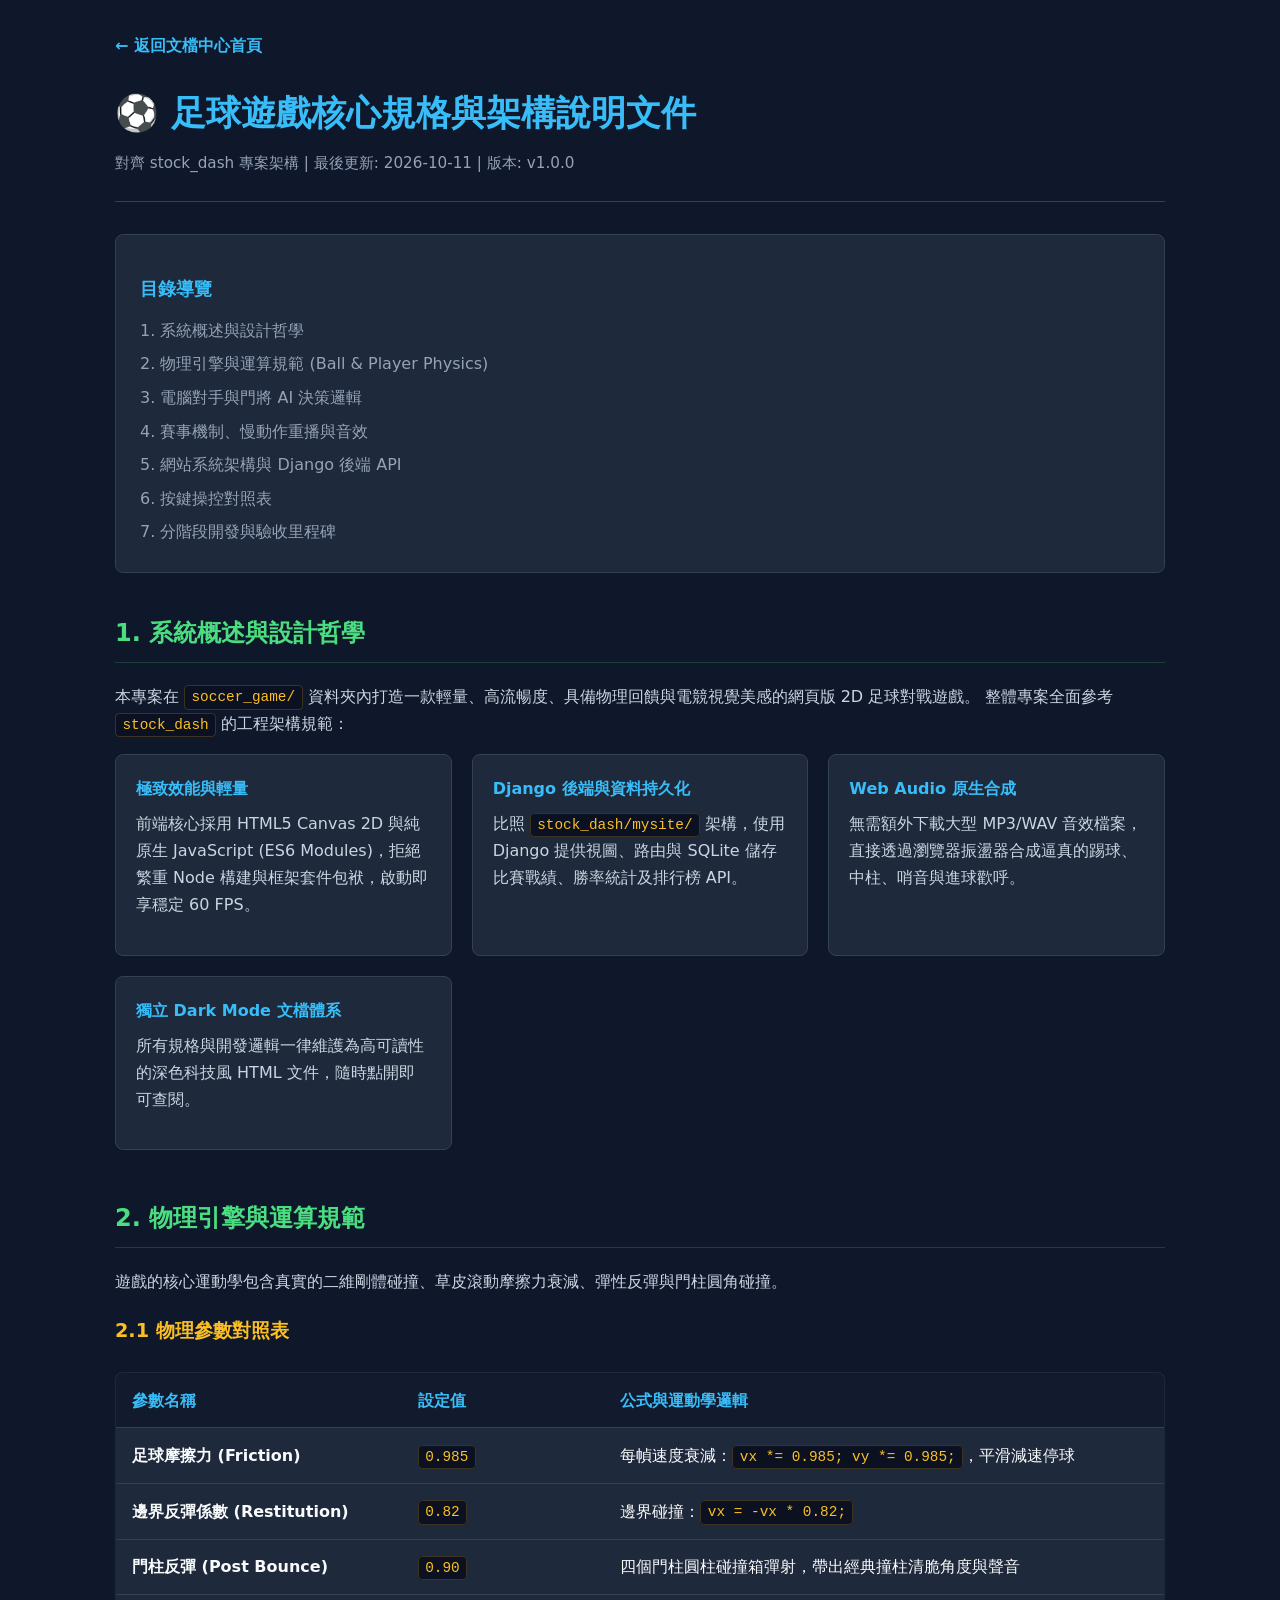
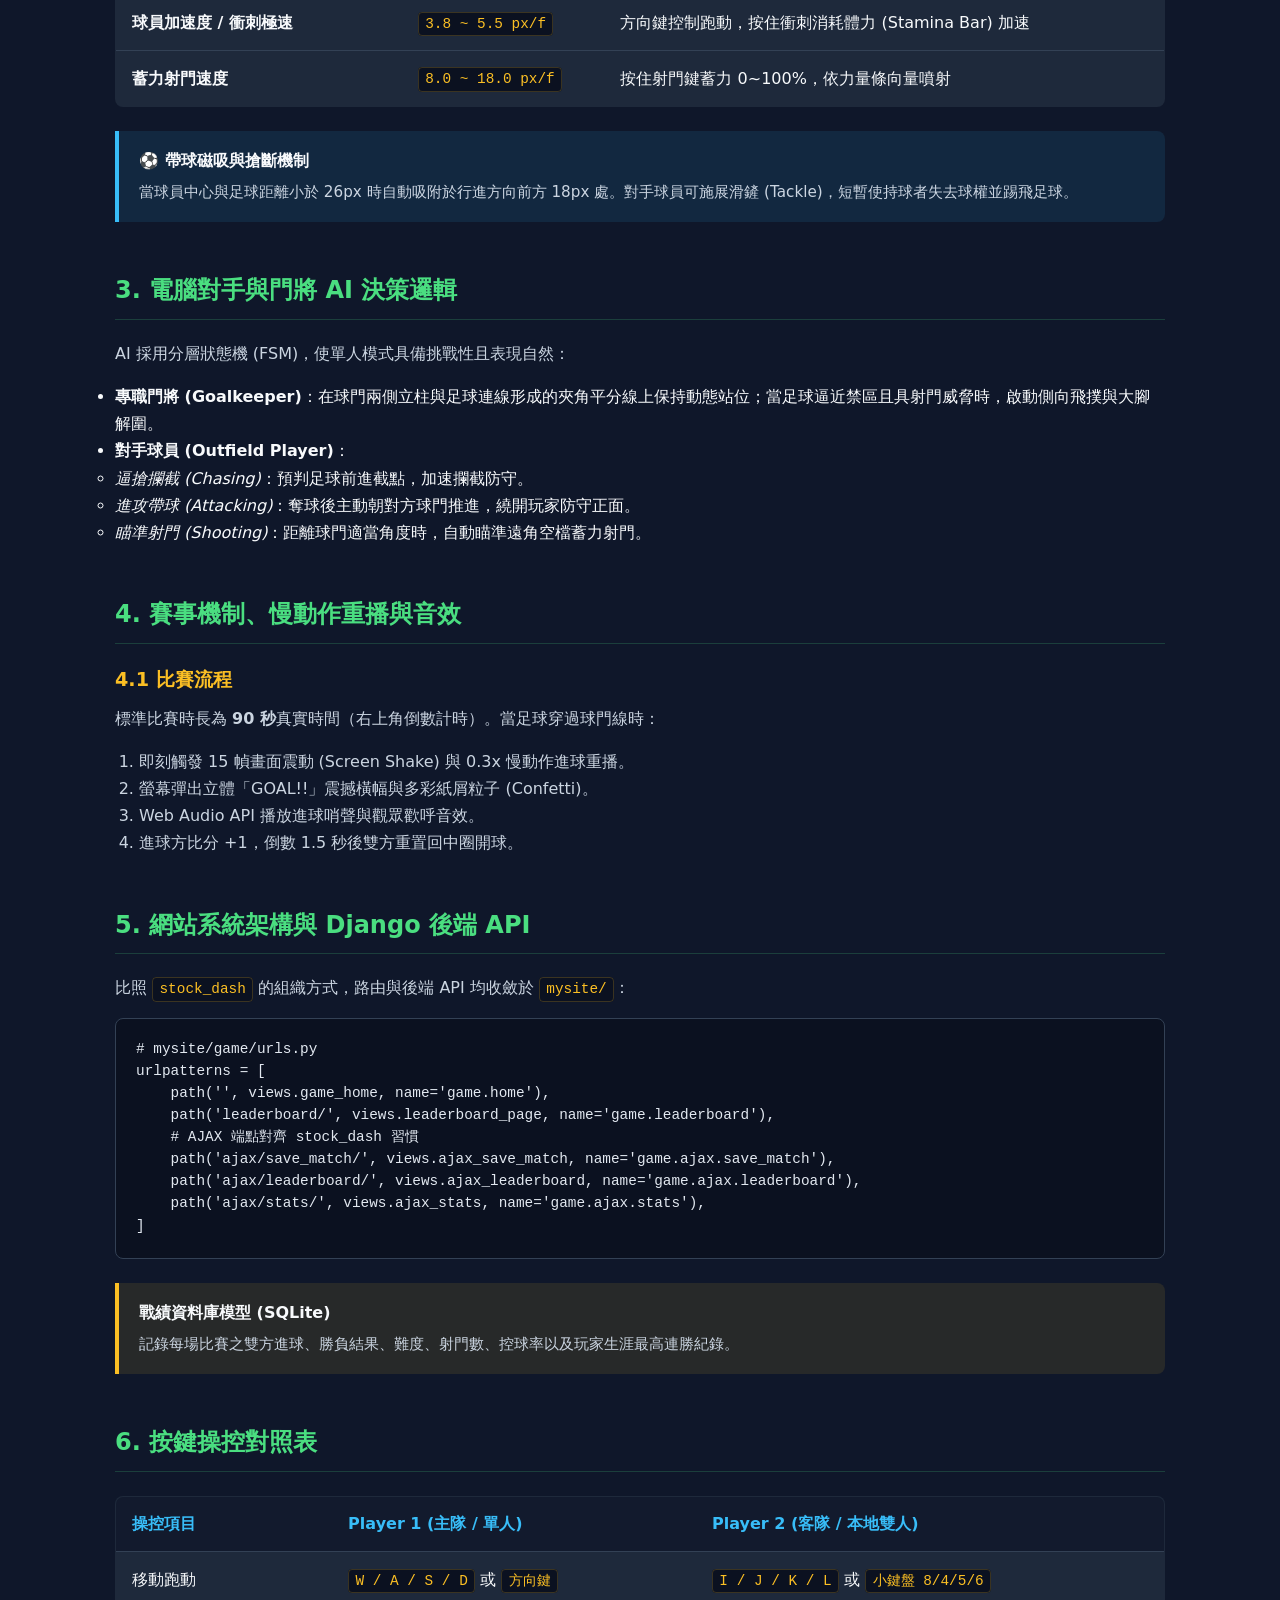
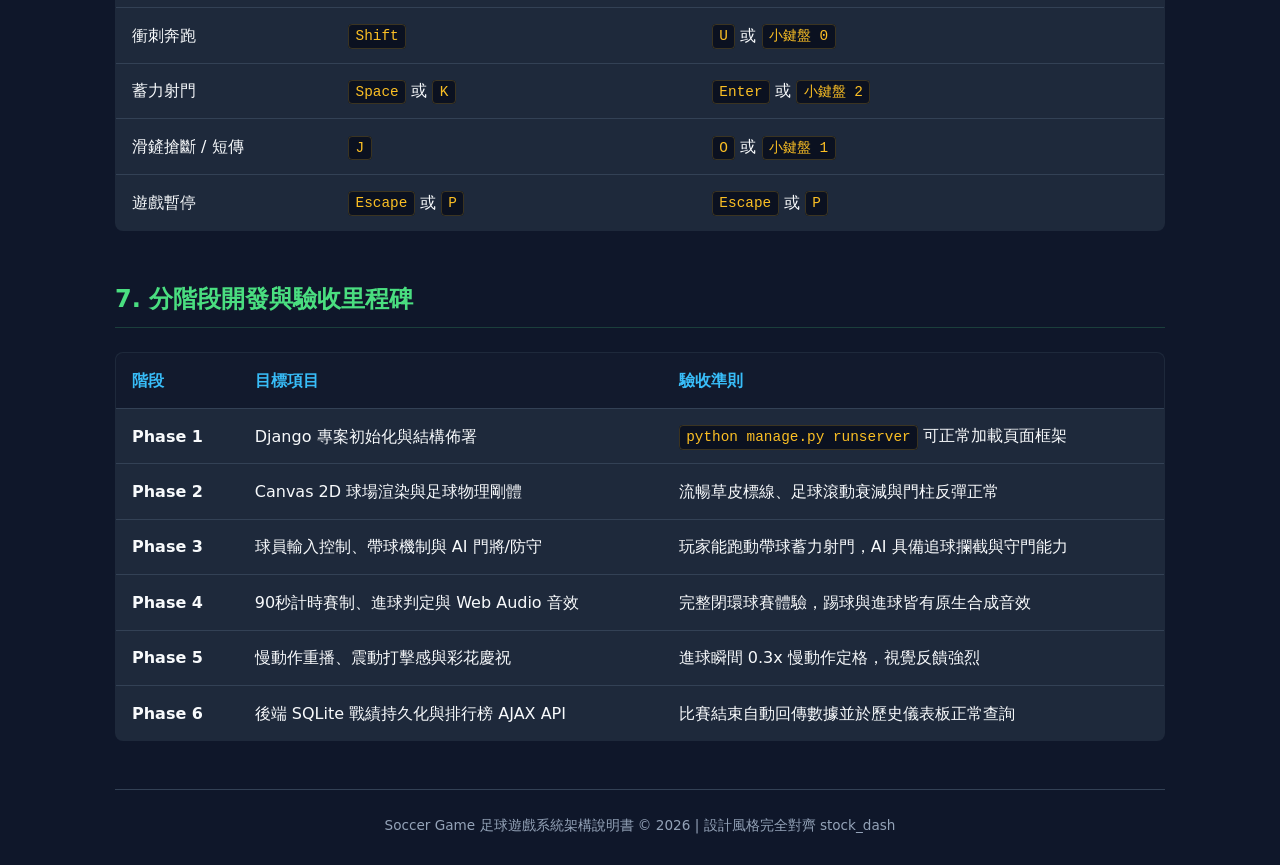
==== docs/soccer_gameplay/index.html @ d5d28373 "docs: establish specs, docs and project governance following stock_dash architecture" ====
<!DOCTYPE html>
<html lang="zh-TW">
<head>
    <meta charset="UTF-8">
    <meta name="viewport" content="width=device-width, initial-scale=1.0">
    <title>足球遊戲核心規格與架構 - 開發說明文件</title>
    <style>
        :root {
            --bg-color: #0f172a;
            --card-bg: #1e293b;
            --card-border: #334155;
            --text-main: #f8fafc;
            --text-muted: #94a3b8;
            --accent-primary: #38bdf8;
            --accent-green: #4ade80;
            --accent-amber: #fbbf24;
            --accent-purple: #c084fc;
            --accent-rose: #f43f5e;
            --code-bg: #0b1120;
            --callout-info: rgba(56, 189, 248, 0.1);
            --callout-info-border: #38bdf8;
            --callout-warn: rgba(251, 191, 36, 0.1);
            --callout-warn-border: #fbbf24;
        }

        * { box-sizing: border-box; margin: 0; padding: 0; }

        body {
            font-family: system-ui, -apple-system, "Segoe UI", Roboto, "Microsoft JhengHei", sans-serif;
            background-color: var(--bg-color);
            color: var(--text-main);
            line-height: 1.7;
            padding: 2rem 1rem;
        }

        .container { max-width: 1050px; margin: 0 auto; }

        .nav-back {
            display: inline-flex;
            align-items: center;
            gap: 0.5rem;
            color: var(--accent-primary);
            text-decoration: none;
            font-weight: 600;
            margin-bottom: 1.5rem;
            transition: opacity 0.2s;
        }
        .nav-back:hover { opacity: 0.8; }

        header {
            border-bottom: 1px solid var(--card-border);
            padding-bottom: 1.5rem;
            margin-bottom: 2rem;
        }

        h1 { font-size: 2.2rem; color: var(--accent-primary); margin-bottom: 0.5rem; }
        .meta { color: var(--text-muted); font-size: 0.95rem; }

        .toc {
            background-color: var(--card-bg);
            border: 1px solid var(--card-border);
            border-radius: 8px;
            padding: 1.25rem 1.5rem;
            margin-bottom: 2.5rem;
        }

        .toc h3 { color: var(--accent-primary); margin-bottom: 0.75rem; font-size: 1.1rem; }
        .toc ul { list-style: none; padding-left: 0; }
        .toc li { margin-bottom: 0.4rem; }
        .toc a { color: var(--text-muted); text-decoration: none; transition: color 0.2s; }
        .toc a:hover { color: var(--accent-primary); }

        section { margin-bottom: 3rem; }
        h2 {
            font-size: 1.5rem;
            color: var(--accent-green);
            border-bottom: 1px solid rgba(74, 222, 128, 0.2);
            padding-bottom: 0.5rem;
            margin-bottom: 1.25rem;
            display: flex;
            align-items: center;
            gap: 0.5rem;
        }
        h3 { font-size: 1.2rem; color: var(--accent-amber); margin: 1.25rem 0 0.5rem 0; }

        p { margin-bottom: 1rem; color: #cbd5e1; }

        .callout {
            background-color: var(--callout-info);
            border-left: 4px solid var(--callout-info-border);
            padding: 1rem 1.25rem;
            border-radius: 0 8px 8px 0;
            margin: 1.5rem 0;
        }

        .callout.warn {
            background-color: var(--callout-warn);
            border-left: 4px solid var(--callout-warn-border);
        }

        .callout h4 { margin-bottom: 0.4rem; color: var(--text-main); }
        .callout p { margin-bottom: 0; font-size: 0.95rem; }

        table {
            width: 100%;
            border-collapse: collapse;
            margin: 1.5rem 0;
            background-color: var(--card-bg);
            border-radius: 8px;
            overflow: hidden;
            border: 1px solid var(--card-border);
        }

        th, td {
            padding: 0.85rem 1rem;
            text-align: left;
            border-bottom: 1px solid var(--card-border);
        }

        th { background-color: rgba(15, 23, 42, 0.8); color: var(--accent-primary); font-weight: 600; }
        tr:last-child td { border-bottom: none; }
        tr:hover td { background-color: rgba(255, 255, 255, 0.02); }

        code {
            background-color: var(--code-bg);
            color: var(--accent-amber);
            padding: 0.2rem 0.4rem;
            border-radius: 4px;
            font-family: Consolas, monospace;
            font-size: 0.9em;
            border: 1px solid rgba(251, 191, 36, 0.2);
        }

        pre {
            background-color: var(--code-bg);
            border: 1px solid var(--card-border);
            border-radius: 8px;
            padding: 1.25rem;
            overflow-x: auto;
            margin: 1rem 0;
        }

        pre code {
            background-color: transparent;
            padding: 0;
            border: none;
            color: #e2e8f0;
            font-size: 0.9rem;
            line-height: 1.5;
        }

        .grid-2 {
            display: grid;
            grid-template-columns: repeat(auto-fit, minmax(300px, 1fr));
            gap: 1.25rem;
            margin: 1rem 0;
        }

        .feature-card {
            background: var(--card-bg);
            border: 1px solid var(--card-border);
            border-radius: 8px;
            padding: 1.25rem;
        }

        .feature-card h4 {
            color: var(--accent-primary);
            margin-bottom: 0.5rem;
        }

        footer {
            border-top: 1px solid var(--card-border);
            padding-top: 1.5rem;
            text-align: center;
            color: var(--text-muted);
            font-size: 0.85rem;
        }
    </style>
</head>
<body>
    <div class="container">
        <a href="../index.html" class="nav-back">&larr; 返回文檔中心首頁</a>
        
        <header>
            <h1>⚽ 足球遊戲核心規格與架構說明文件</h1>
            <div class="meta">對齊 stock_dash 專案架構 | 最後更新: 2026-10-11 | 版本: v1.0.0</div>
        </header>

        <nav class="toc">
            <h3>目錄導覽</h3>
            <ul>
                <li><a href="#overview">1. 系統概述與設計哲學</a></li>
                <li><a href="#physics">2. 物理引擎與運算規範 (Ball & Player Physics)</a></li>
                <li><a href="#ai">3. 電腦對手與門將 AI 決策邏輯</a></li>
                <li><a href="#rules">4. 賽事機制、慢動作重播與音效</a></li>
                <li><a href="#architecture">5. 網站系統架構與 Django 後端 API</a></li>
                <li><a href="#controls">6. 按鍵操控對照表</a></li>
                <li><a href="#roadmap">7. 分階段開發與驗收里程碑</a></li>
            </ul>
        </nav>

        <section id="overview">
            <h2>1. 系統概述與設計哲學</h2>
            <p>
                本專案在 <code>soccer_game/</code> 資料夾內打造一款輕量、高流暢度、具備物理回饋與電競視覺美感的網頁版 2D 足球對戰遊戲。
                整體專案全面參考 <code>stock_dash</code> 的工程架構規範：
            </p>
            <div class="grid-2">
                <div class="feature-card">
                    <h4>極致效能與輕量</h4>
                    <p>前端核心採用 HTML5 Canvas 2D 與純原生 JavaScript (ES6 Modules)，拒絕繁重 Node 構建與框架套件包袱，啟動即享穩定 60 FPS。</p>
                </div>
                <div class="feature-card">
                    <h4>Django 後端與資料持久化</h4>
                    <p>比照 <code>stock_dash/mysite/</code> 架構，使用 Django 提供視圖、路由與 SQLite 儲存比賽戰績、勝率統計及排行榜 API。</p>
                </div>
                <div class="feature-card">
                    <h4>Web Audio 原生合成</h4>
                    <p>無需額外下載大型 MP3/WAV 音效檔案，直接透過瀏覽器振盪器合成逼真的踢球、中柱、哨音與進球歡呼。</p>
                </div>
                <div class="feature-card">
                    <h4>獨立 Dark Mode 文檔體系</h4>
                    <p>所有規格與開發邏輯一律維護為高可讀性的深色科技風 HTML 文件，隨時點開即可查閱。</p>
                </div>
            </div>
        </section>

        <section id="physics">
            <h2>2. 物理引擎與運算規範</h2>
            <p>
                遊戲的核心運動學包含真實的二維剛體碰撞、草皮滾動摩擦力衰減、彈性反彈與門柱圓角碰撞。
            </p>

            <h3>2.1 物理參數對照表</h3>
            <table>
                <thead>
                    <tr>
                        <th>參數名稱</th>
                        <th>設定值</th>
                        <th>公式與運動學邏輯</th>
                    </tr>
                </thead>
                <tbody>
                    <tr>
                        <td><strong>足球摩擦力 (Friction)</strong></td>
                        <td><code>0.985</code></td>
                        <td>每幀速度衰減：<code>vx *= 0.985; vy *= 0.985;</code>，平滑減速停球</td>
                    </tr>
                    <tr>
                        <td><strong>邊界反彈係數 (Restitution)</strong></td>
                        <td><code>0.82</code></td>
                        <td>邊界碰撞：<code>vx = -vx * 0.82;</code></td>
                    </tr>
                    <tr>
                        <td><strong>門柱反彈 (Post Bounce)</strong></td>
                        <td><code>0.90</code></td>
                        <td>四個門柱圓柱碰撞箱彈射，帶出經典撞柱清脆角度與聲音</td>
                    </tr>
                    <tr>
                        <td><strong>球員加速度 / 衝刺極速</strong></td>
                        <td><code>3.8 ~ 5.5 px/f</code></td>
                        <td>方向鍵控制跑動，按住衝刺消耗體力 (Stamina Bar) 加速</td>
                    </tr>
                    <tr>
                        <td><strong>蓄力射門速度</strong></td>
                        <td><code>8.0 ~ 18.0 px/f</code></td>
                        <td>按住射門鍵蓄力 0~100%，依力量條向量噴射</td>
                    </tr>
                </tbody>
            </table>

            <div class="callout">
                <h4>⚽ 帶球磁吸與搶斷機制</h4>
                <p>當球員中心與足球距離小於 26px 時自動吸附於行進方向前方 18px 處。對手球員可施展滑鏟 (Tackle)，短暫使持球者失去球權並踢飛足球。</p>
            </div>
        </section>

        <section id="ai">
            <h2>3. 電腦對手與門將 AI 決策邏輯</h2>
            <p>
                AI 採用分層狀態機 (FSM)，使單人模式具備挑戰性且表現自然：
            </p>
            <ul>
                <li><strong>專職門將 (Goalkeeper)</strong>：在球門兩側立柱與足球連線形成的夾角平分線上保持動態站位；當足球逼近禁區且具射門威脅時，啟動側向飛撲與大腳解圍。</li>
                <li><strong>對手球員 (Outfield Player)</strong>：
                    <ul>
                        <li><em>逼搶攔截 (Chasing)</em>：預判足球前進截點，加速攔截防守。</li>
                        <li><em>進攻帶球 (Attacking)</em>：奪球後主動朝對方球門推進，繞開玩家防守正面。</li>
                        <li><em>瞄準射門 (Shooting)</em>：距離球門適當角度時，自動瞄準遠角空檔蓄力射門。</li>
                    </ul>
                </li>
            </ul>
        </section>

        <section id="rules">
            <h2>4. 賽事機制、慢動作重播與音效</h2>
            <h3>4.1 比賽流程</h3>
            <p>
                標準比賽時長為 <strong>90 秒</strong>真實時間（右上角倒數計時）。當足球穿過球門線時：
            </p>
            <ol style="margin-left: 1.5rem; color: #cbd5e1; margin-bottom: 1rem;">
                <li>即刻觸發 15 幀畫面震動 (Screen Shake) 與 0.3x 慢動作進球重播。</li>
                <li>螢幕彈出立體「GOAL!!」震撼橫幅與多彩紙屑粒子 (Confetti)。</li>
                <li>Web Audio API 播放進球哨聲與觀眾歡呼音效。</li>
                <li>進球方比分 +1，倒數 1.5 秒後雙方重置回中圈開球。</li>
            </ol>
        </section>

        <section id="architecture">
            <h2>5. 網站系統架構與 Django 後端 API</h2>
            <p>
                比照 <code>stock_dash</code> 的組織方式，路由與後端 API 均收斂於 <code>mysite/</code>：
            </p>
            <pre><code># mysite/game/urls.py
urlpatterns = [
    path('', views.game_home, name='game.home'),
    path('leaderboard/', views.leaderboard_page, name='game.leaderboard'),
    # AJAX 端點對齊 stock_dash 習慣
    path('ajax/save_match/', views.ajax_save_match, name='game.ajax.save_match'),
    path('ajax/leaderboard/', views.ajax_leaderboard, name='game.ajax.leaderboard'),
    path('ajax/stats/', views.ajax_stats, name='game.ajax.stats'),
]</code></pre>

            <div class="callout warn">
                <h4>戰績資料庫模型 (SQLite)</h4>
                <p>記錄每場比賽之雙方進球、勝負結果、難度、射門數、控球率以及玩家生涯最高連勝紀錄。</p>
            </div>
        </section>

        <section id="controls">
            <h2>6. 按鍵操控對照表</h2>
            <table>
                <thead>
                    <tr>
                        <th>操控項目</th>
                        <th>Player 1 (主隊 / 單人)</th>
                        <th>Player 2 (客隊 / 本地雙人)</th>
                    </tr>
                </thead>
                <tbody>
                    <tr>
                        <td>移動跑動</td>
                        <td><code>W / A / S / D</code> 或 <code>方向鍵</code></td>
                        <td><code>I / J / K / L</code> 或 <code>小鍵盤 8/4/5/6</code></td>
                    </tr>
                    <tr>
                        <td>衝刺奔跑</td>
                        <td><code>Shift</code></td>
                        <td><code>U</code> 或 <code>小鍵盤 0</code></td>
                    </tr>
                    <tr>
                        <td>蓄力射門</td>
                        <td><code>Space</code> 或 <code>K</code></td>
                        <td><code>Enter</code> 或 <code>小鍵盤 2</code></td>
                    </tr>
                    <tr>
                        <td>滑鏟搶斷 / 短傳</td>
                        <td><code>J</code></td>
                        <td><code>O</code> 或 <code>小鍵盤 1</code></td>
                    </tr>
                    <tr>
                        <td>遊戲暫停</td>
                        <td><code>Escape</code> 或 <code>P</code></td>
                        <td><code>Escape</code> 或 <code>P</code></td>
                    </tr>
                </tbody>
            </table>
        </section>

        <section id="roadmap">
            <h2>7. 分階段開發與驗收里程碑</h2>
            <table>
                <thead>
                    <tr>
                        <th>階段</th>
                        <th>目標項目</th>
                        <th>驗收準則</th>
                    </tr>
                </thead>
                <tbody>
                    <tr>
                        <td><strong>Phase 1</strong></td>
                        <td>Django 專案初始化與結構佈署</td>
                        <td><code>python manage.py runserver</code> 可正常加載頁面框架</td>
                    </tr>
                    <tr>
                        <td><strong>Phase 2</strong></td>
                        <td>Canvas 2D 球場渲染與足球物理剛體</td>
                        <td>流暢草皮標線、足球滾動衰減與門柱反彈正常</td>
                    </tr>
                    <tr>
                        <td><strong>Phase 3</strong></td>
                        <td>球員輸入控制、帶球機制與 AI 門將/防守</td>
                        <td>玩家能跑動帶球蓄力射門，AI 具備追球攔截與守門能力</td>
                    </tr>
                    <tr>
                        <td><strong>Phase 4</strong></td>
                        <td>90秒計時賽制、進球判定與 Web Audio 音效</td>
                        <td>完整閉環球賽體驗，踢球與進球皆有原生合成音效</td>
                    </tr>
                    <tr>
                        <td><strong>Phase 5</strong></td>
                        <td>慢動作重播、震動打擊感與彩花慶祝</td>
                        <td>進球瞬間 0.3x 慢動作定格，視覺反饋強烈</td>
                    </tr>
                    <tr>
                        <td><strong>Phase 6</strong></td>
                        <td>後端 SQLite 戰績持久化與排行榜 AJAX API</td>
                        <td>比賽結束自動回傳數據並於歷史儀表板正常查詢</td>
                    </tr>
                </tbody>
            </table>
        </section>

        <footer>
            Soccer Game 足球遊戲系統架構說明書 &copy; 2026 | 設計風格完全對齊 stock_dash
        </footer>
    </div>
</body>
</html>
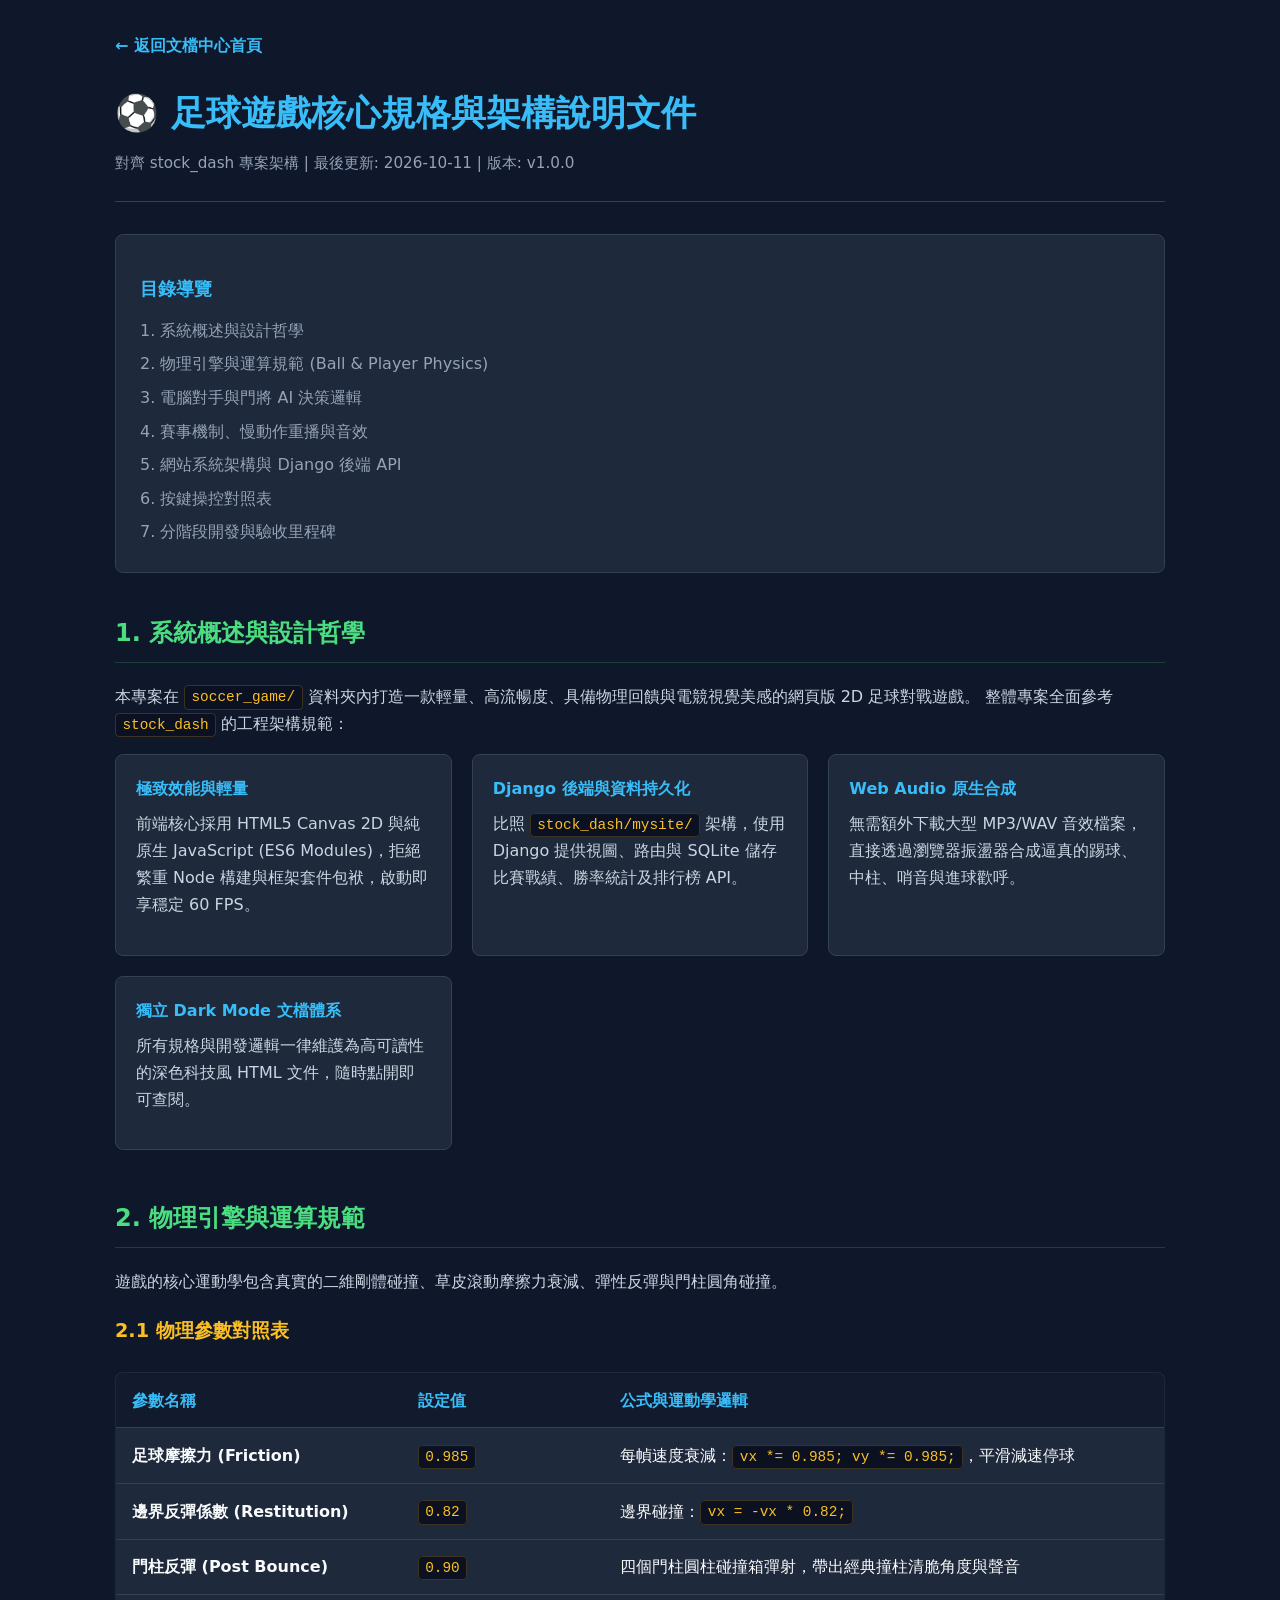
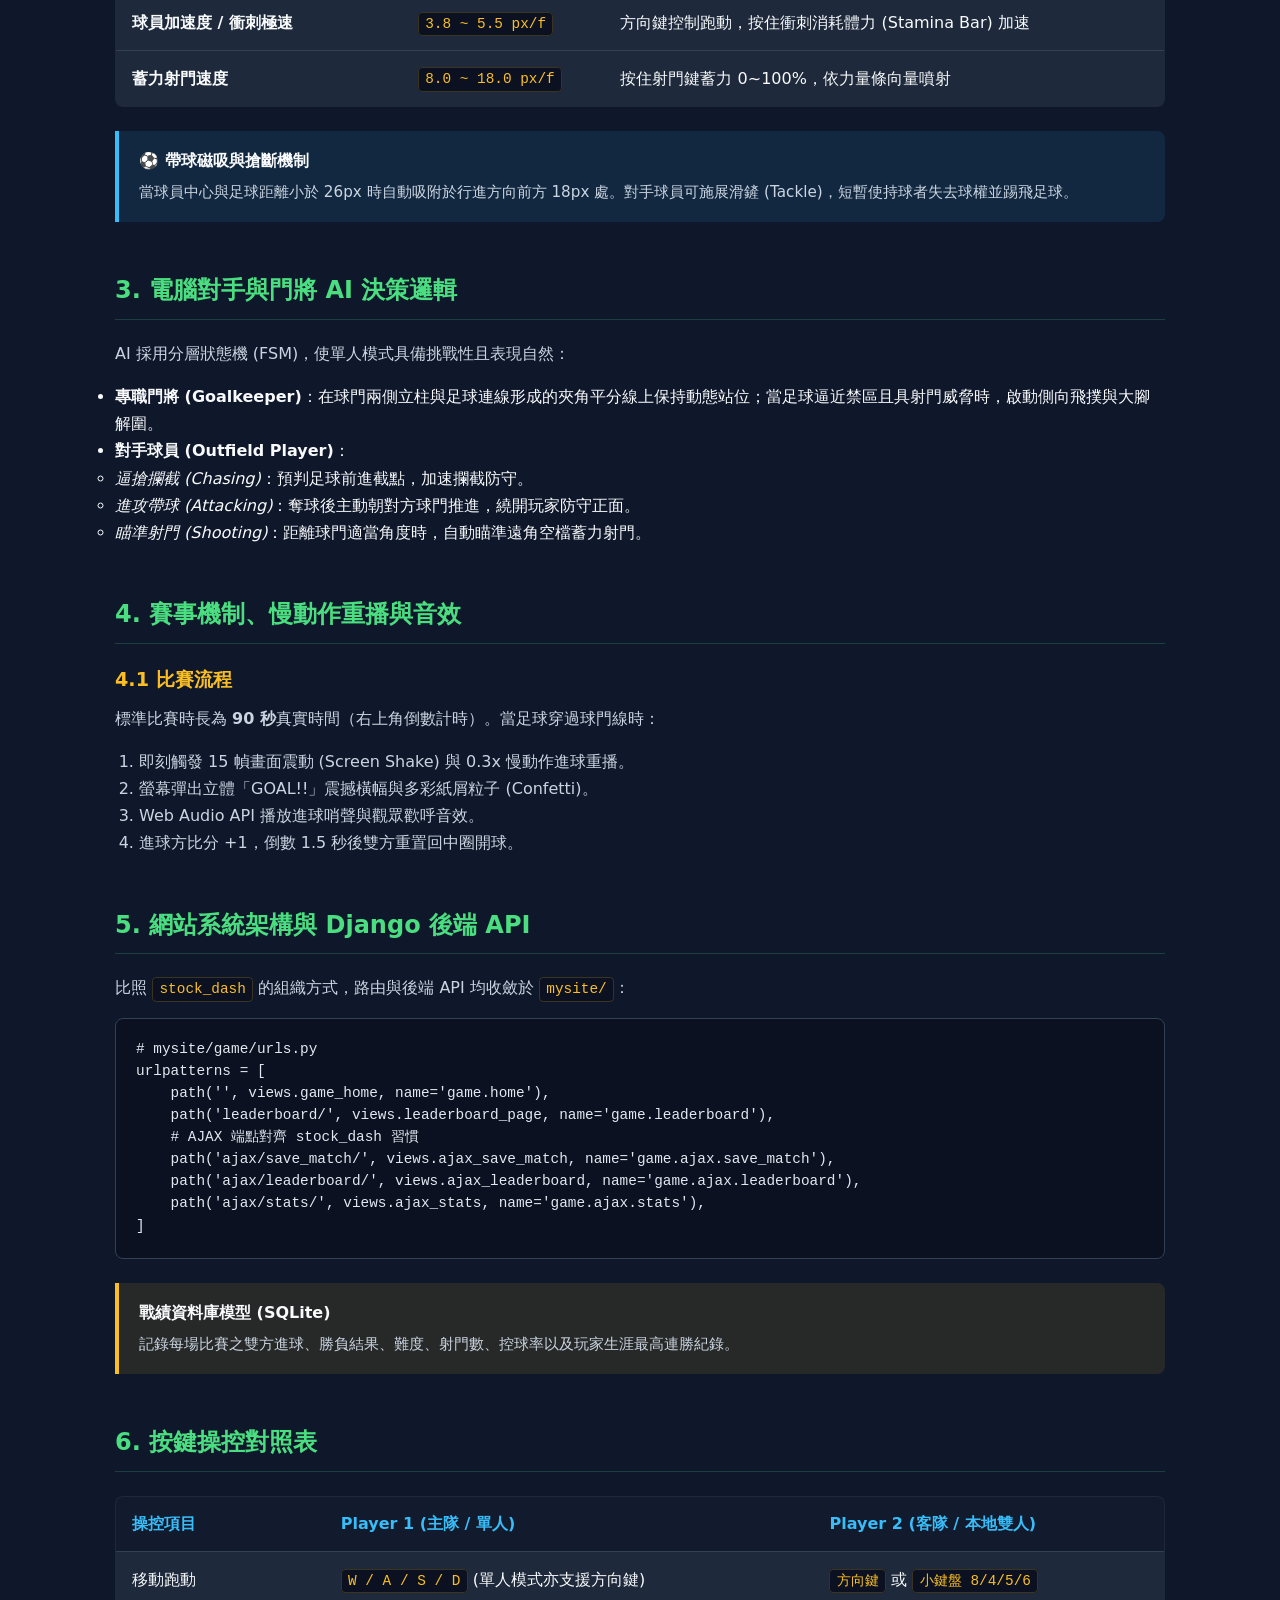
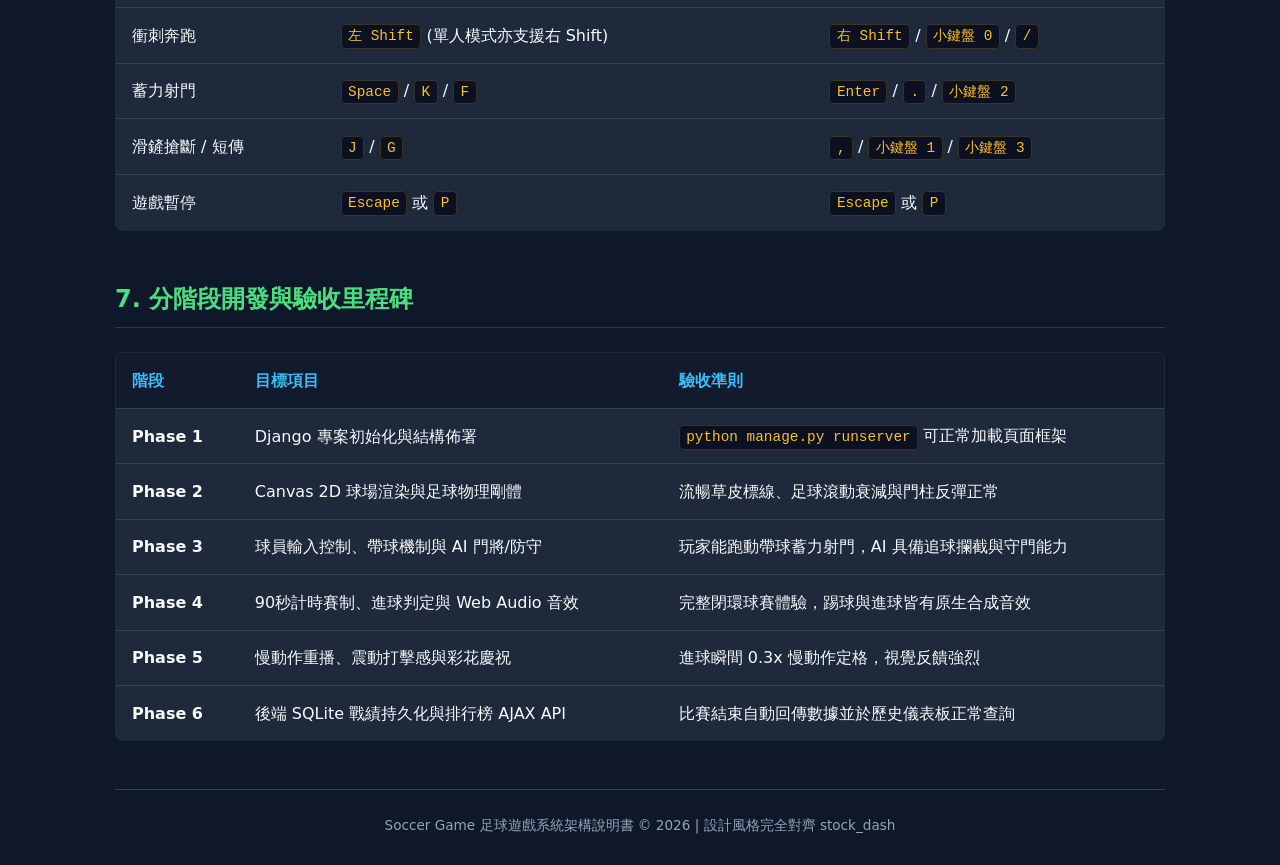
==== commit c34c1a90: "fix(gameplay): resolve 2P control cross-interference, GK ball-sticking, and physics/AI bugs" ====
--- a/docs/soccer_gameplay/index.html
+++ b/docs/soccer_gameplay/index.html
@@ -340,23 +340,23 @@
                 <tbody>
                     <tr>
                         <td>移動跑動</td>
-                        <td><code>W / A / S / D</code> 或 <code>方向鍵</code></td>
-                        <td><code>I / J / K / L</code> 或 <code>小鍵盤 8/4/5/6</code></td>
+                        <td><code>W / A / S / D</code> (單人模式亦支援方向鍵)</td>
+                        <td><code>方向鍵</code> 或 <code>小鍵盤 8/4/5/6</code></td>
                     </tr>
                     <tr>
                         <td>衝刺奔跑</td>
-                        <td><code>Shift</code></td>
-                        <td><code>U</code> 或 <code>小鍵盤 0</code></td>
+                        <td><code>左 Shift</code> (單人模式亦支援右 Shift)</td>
+                        <td><code>右 Shift</code> / <code>小鍵盤 0</code> / <code>/</code></td>
                     </tr>
                     <tr>
                         <td>蓄力射門</td>
-                        <td><code>Space</code> 或 <code>K</code></td>
-                        <td><code>Enter</code> 或 <code>小鍵盤 2</code></td>
+                        <td><code>Space</code> / <code>K</code> / <code>F</code></td>
+                        <td><code>Enter</code> / <code>.</code> / <code>小鍵盤 2</code></td>
                     </tr>
                     <tr>
                         <td>滑鏟搶斷 / 短傳</td>
-                        <td><code>J</code></td>
-                        <td><code>O</code> 或 <code>小鍵盤 1</code></td>
+                        <td><code>J</code> / <code>G</code></td>
+                        <td><code>,</code> / <code>小鍵盤 1</code> / <code>小鍵盤 3</code></td>
                     </tr>
                     <tr>
                         <td>遊戲暫停</td>
